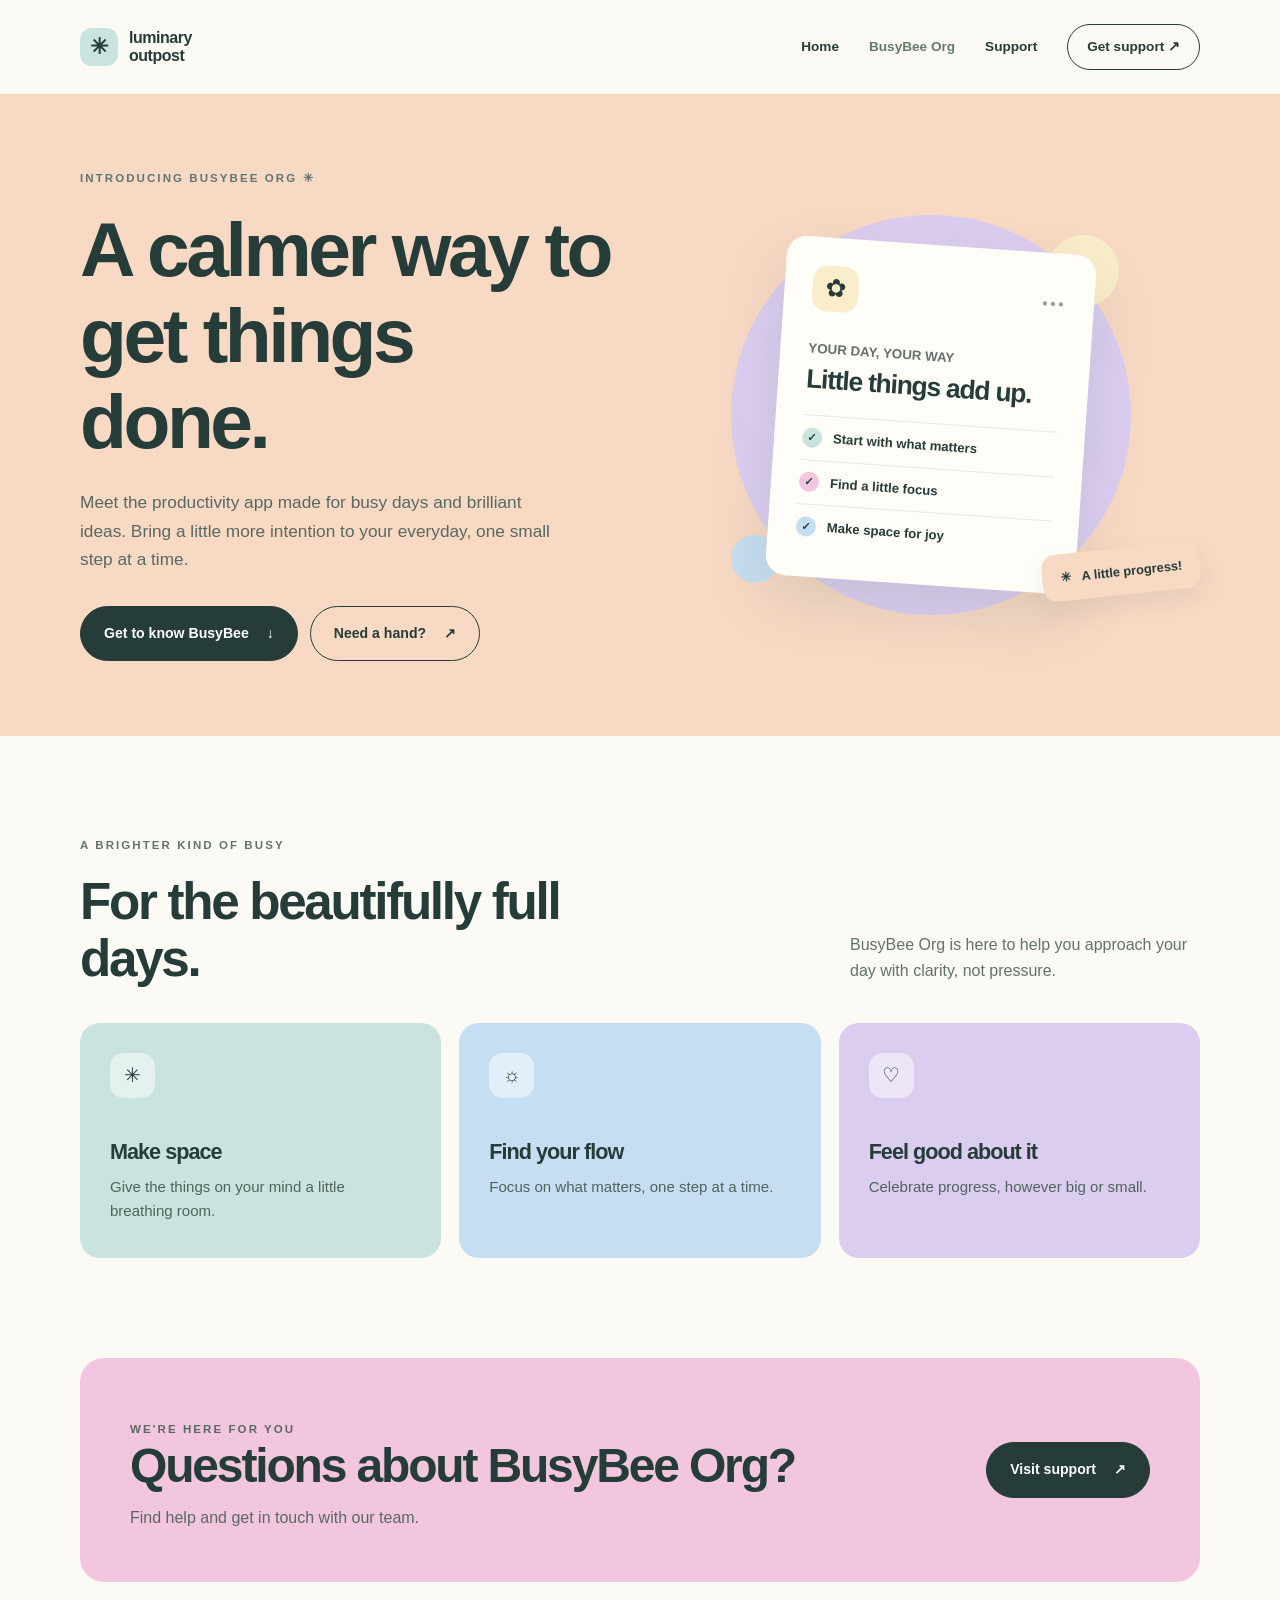
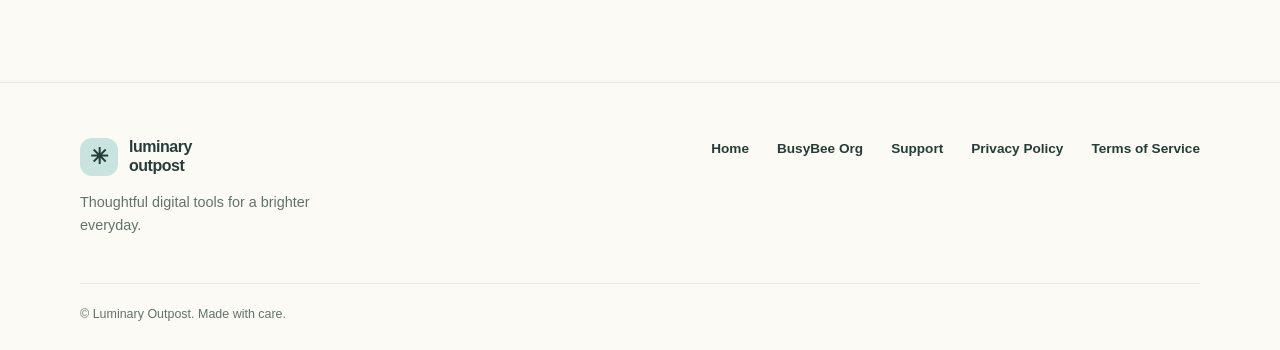
==== busybee.html @ 2aef3140 "Create responsive Luminary Outpost website Co-authored-by: pxkadam <277940727+pxkadam@users.noreply." ====
<!doctype html>
<html lang="en">
<head>
  <meta charset="utf-8">
  <meta name="viewport" content="width=device-width, initial-scale=1">
  <meta name="description" content="Meet BusyBee Org, the productivity app from Luminary Outpost, made to bring a little more clarity to your day.">
  <title>BusyBee Org — Luminary Outpost</title>
  <link rel="stylesheet" href="styles.css">
</head>
<body>
  <header class="site-header"><div class="wrap header-inner"><a class="brand" href="index.html"><span class="brand-mark" aria-hidden="true">✳</span><span class="brand-text">luminary outpost</span></a><nav class="nav" aria-label="Main navigation"><a href="index.html">Home</a><a href="busybee.html" aria-current="page">BusyBee Org</a><a href="support.html">Support</a><a class="nav-cta" href="support.html">Get support <span aria-hidden="true">↗</span></a></nav></div></header>
  <main>
    <section class="hero app-hero"><div class="wrap hero-grid">
      <div class="hero-copy"><p class="eyebrow">Introducing BusyBee Org ✳</p><h1>A calmer way to get things done.</h1><p>Meet the productivity app made for busy days and brilliant ideas. Bring a little more intention to your everyday, one small step at a time.</p><div class="hero-actions"><a class="button" href="#why-busybee">Get to know BusyBee <span aria-hidden="true">↓</span></a><a class="button button-light" href="support.html">Need a hand? <span aria-hidden="true">↗</span></a></div></div>
      <div class="hero-art" aria-hidden="true"><div class="art-orbit"></div><div class="note"><div class="note-top"><span class="note-icon">✿</span><span class="note-dots">•••</span></div><small>YOUR DAY, YOUR WAY</small><h2>Little things add up.</h2><div class="note-row"><span class="check">✓</span> Start with what matters</div><div class="note-row"><span class="check pink">✓</span> Find a little focus</div><div class="note-row"><span class="check blue">✓</span> Make space for joy</div></div><div class="floating-label">✳ &nbsp; A little progress!</div></div>
    </div></section>
    <section class="section" id="why-busybee"><div class="wrap"><div class="section-heading"><div><p class="eyebrow">A brighter kind of busy</p><h2>For the beautifully full days.</h2></div><p>BusyBee Org is here to help you approach your day with clarity, not pressure.</p></div><div class="cards"><article class="card"><span class="card-icon" aria-hidden="true">✳</span><h3>Make space</h3><p>Give the things on your mind a little breathing room.</p></article><article class="card"><span class="card-icon" aria-hidden="true">☼</span><h3>Find your flow</h3><p>Focus on what matters, one step at a time.</p></article><article class="card"><span class="card-icon" aria-hidden="true">♡</span><h3>Feel good about it</h3><p>Celebrate progress, however big or small.</p></article></div></div></section>
    <section class="section" style="padding-top: 0"><div class="wrap"><div class="callout"><div><p class="eyebrow">We're here for you</p><h2>Questions about BusyBee Org?</h2><p>Find help and get in touch with our team.</p></div><a class="button" href="support.html">Visit support <span aria-hidden="true">↗</span></a></div></div></section>
  </main>
  <footer class="site-footer"><div class="wrap"><div class="footer-main"><div><a class="brand" href="index.html"><span class="brand-mark" aria-hidden="true">✳</span><span class="brand-text">luminary outpost</span></a><p>Thoughtful digital tools for a brighter everyday.</p></div><nav class="footer-links" aria-label="Footer navigation"><a href="index.html">Home</a><a href="busybee.html">BusyBee Org</a><a href="support.html">Support</a><a href="privacy.html">Privacy Policy</a><a href="terms.html">Terms of Service</a></nav></div><div class="footer-bottom">© Luminary Outpost. Made with care.</div></div></footer>
</body>
</html>
---- styles.css ----
:root {
  --ink: #253c39;
  --muted: #62726c;
  --cream: #fcfaf4;
  --yellow: #faedcb;
  --mint: #c9e4de;
  --blue: #c6def1;
  --purple: #dbcdf0;
  --pink: #f2c6de;
  --peach: #f7d9c4;
  --line: #e5e9e1;
}

* { box-sizing: border-box; }
html { scroll-behavior: smooth; }
body {
  margin: 0;
  background: var(--cream);
  color: var(--ink);
  font-family: "Avenir Next", Avenir, "Segoe UI", sans-serif;
  line-height: 1.65;
}
a { color: inherit; }
a:focus-visible { outline: 3px solid #6c6597; outline-offset: 4px; }
.wrap { width: min(1120px, calc(100% - 48px)); margin: 0 auto; }
.site-header { background: var(--cream); }
.header-inner {
  min-height: 94px;
  display: flex;
  align-items: center;
  justify-content: space-between;
  gap: 24px;
}
.brand { display: inline-flex; align-items: center; gap: 11px; text-decoration: none; font-weight: 800; line-height: 1.15; letter-spacing: -.03em; }
.brand-mark { width: 38px; height: 38px; display: grid; place-items: center; background: var(--mint); border-radius: 12px; font-size: 22px; }
.brand-text { max-width: 100px; }
.nav { display: flex; flex-wrap: wrap; align-items: center; gap: 30px; }
.nav a { font-size: .85rem; font-weight: 700; text-decoration: none; }
.nav a:hover, .nav a[aria-current="page"] { color: #647d67; }
.nav .nav-cta { padding: 11px 19px; border: 1px solid var(--ink); border-radius: 999px; color: var(--ink); }
.nav .nav-cta:hover, .nav .nav-cta[aria-current="page"] { background: var(--ink); color: white; }
.eyebrow { margin: 0 0 18px; color: #60766d; font-size: .72rem; font-weight: 800; letter-spacing: .18em; text-transform: uppercase; }
h1, h2, h3, p { margin-top: 0; }
h1, h2, h3 { line-height: 1.12; letter-spacing: -.045em; }
h1 { font-size: clamp(3rem, 6vw, 5.5rem); }
h2 { font-size: clamp(2.2rem, 4vw, 3.5rem); }
h3 { font-size: 1.35rem; }
.button { display: inline-flex; align-items: center; justify-content: center; gap: 18px; padding: 15px 23px; border: 1px solid var(--ink); border-radius: 999px; background: var(--ink); color: white; font-size: .88rem; font-weight: 750; text-decoration: none; transition: transform .2s, background .2s; }
.button:hover { background: #3a5550; transform: translateY(-2px); }
.button-light { background: transparent; color: var(--ink); }
.button-light:hover { background: white; }
.hero { position: relative; overflow: hidden; background: var(--yellow); }
.hero-grid { min-height: 610px; display: grid; grid-template-columns: 1fr 1fr; align-items: center; gap: 45px; padding: 75px 0; }
.hero-copy { position: relative; z-index: 1; }
.hero h1 { max-width: 620px; margin-bottom: 24px; }
.hero-copy > p:not(.eyebrow) { max-width: 480px; color: #586960; font-size: 1.08rem; }
.hero-actions { display: flex; flex-wrap: wrap; gap: 12px; margin-top: 32px; }
.hero-art { position: relative; min-height: 430px; display: grid; place-items: center; }
.art-orbit { position: absolute; width: 400px; max-width: 100%; aspect-ratio: 1; border-radius: 50%; background: var(--mint); }
.art-orbit::before, .art-orbit::after { content: ""; position: absolute; border-radius: 50%; }
.art-orbit::before { width: 72px; height: 72px; background: var(--pink); top: 20px; right: 12px; }
.art-orbit::after { width: 48px; height: 48px; background: var(--purple); bottom: 32px; left: 0; }
.note { position: relative; width: min(310px, 85%); padding: 28px; border-radius: 20px; background: #fffdf7; box-shadow: 0 24px 60px #50665a26; transform: rotate(4deg); }
.note-top { display: flex; justify-content: space-between; align-items: center; margin-bottom: 24px; }
.note-icon { width: 46px; height: 46px; display: grid; place-items: center; border-radius: 15px; background: var(--yellow); font-size: 25px; }
.note-dots { color: #92a49b; letter-spacing: .15em; }
.note small { color: var(--muted); font-weight: 700; }
.note h2 { margin: 4px 0 20px; font-size: 1.65rem; }
.note-row { display: flex; align-items: center; gap: 11px; padding: 11px 0; border-top: 1px solid var(--line); font-size: .82rem; font-weight: 700; }
.check { width: 20px; height: 20px; display: grid; place-items: center; flex: 0 0 auto; border-radius: 50%; background: var(--mint); font-size: .7rem; }
.check.pink { background: var(--pink); }
.check.blue { background: var(--blue); }
.floating-label { position: absolute; bottom: 35px; right: 0; padding: 13px 18px; border-radius: 14px; background: var(--peach); box-shadow: 0 10px 24px #50665a1a; font-size: .8rem; font-weight: 800; transform: rotate(-6deg); }
.section { padding: 100px 0; }
.section-heading { display: flex; justify-content: space-between; align-items: end; gap: 30px; margin-bottom: 36px; }
.section-heading h2 { max-width: 590px; margin-bottom: 0; }
.section-heading > p { max-width: 350px; margin-bottom: 3px; color: var(--muted); }
.cards { display: grid; grid-template-columns: repeat(3, 1fr); gap: 18px; }
.card { min-height: 235px; padding: 30px; border-radius: 20px; }
.card:nth-child(1) { background: var(--mint); }
.card:nth-child(2) { background: var(--blue); }
.card:nth-child(3) { background: var(--purple); }
.card-icon { width: 45px; height: 45px; display: grid; place-items: center; margin-bottom: 42px; border-radius: 14px; background: #ffffff80; font-size: 1.25rem; }
.card h3 { margin-bottom: 10px; }
.card p { margin-bottom: 0; color: #50635c; font-size: .94rem; }
.callout { display: flex; align-items: center; justify-content: space-between; gap: 30px; padding: 50px; border-radius: 24px; background: var(--pink); }
.callout h2 { margin: 0; font-size: clamp(2rem, 4vw, 3rem); }
.callout p { margin: 12px 0 0; color: #596961; }
.site-footer { padding: 55px 0 25px; border-top: 1px solid var(--line); }
.footer-main { display: flex; justify-content: space-between; gap: 30px; padding-bottom: 45px; }
.footer-main p { max-width: 290px; margin: 15px 0 0; color: var(--muted); font-size: .9rem; }
.footer-links { display: flex; flex-wrap: wrap; align-content: start; gap: 16px 28px; }
.footer-links a { font-size: .85rem; font-weight: 700; text-decoration: none; }
.footer-links a:hover { text-decoration: underline; }
.footer-bottom { padding-top: 20px; border-top: 1px solid var(--line); color: var(--muted); font-size: .78rem; }
.page-hero { padding: 85px 0; background: var(--mint); }
.page-hero.peach { background: var(--peach); }
.page-hero.purple { background: var(--purple); }
.page-hero h1 { max-width: 850px; margin-bottom: 20px; font-size: clamp(2.8rem, 6vw, 4.7rem); }
.page-hero p:not(.eyebrow) { max-width: 650px; margin-bottom: 0; color: #50635c; font-size: 1.05rem; }
.prose { width: min(760px, calc(100% - 48px)); margin: 0 auto; padding: 70px 0 100px; }
.prose h2 { margin: 42px 0 14px; font-size: 1.65rem; }
.prose h2:first-child { margin-top: 0; }
.prose p, .prose li { color: #53665e; }
.prose a { color: #345e55; text-underline-offset: 3px; }
.support-grid { display: grid; grid-template-columns: 1fr 1fr; gap: 22px; }
.support-card { padding: 32px; border: 1px solid var(--line); border-radius: 20px; background: white; }
.support-card h2 { margin: 0 0 14px; font-size: 1.6rem; }
.support-card p { color: var(--muted); }
.support-card a:not(.button) { color: #345e55; }
.app-hero { background: var(--peach); }
.app-hero .art-orbit { background: var(--purple); }
.app-hero .art-orbit::before { background: var(--yellow); }
.app-hero .art-orbit::after { background: var(--blue); }
@media (max-width: 760px) {
  .wrap { width: min(100% - 32px, 1120px); }
  .header-inner { padding: 18px 0; align-items: flex-start; flex-direction: column; gap: 18px; }
  .nav { gap: 12px 20px; }
  .nav a { font-size: .8rem; }
  .nav .nav-cta { padding: 6px 12px; }
  .hero-grid { grid-template-columns: 1fr; gap: 5px; padding: 65px 0 40px; }
  .hero-art { min-height: 360px; }
  .art-orbit { width: 330px; }
  .floating-label { right: 5%; bottom: 15px; }
  .section { padding: 65px 0; }
  .section-heading, .callout, .footer-main { align-items: flex-start; flex-direction: column; }
  .cards, .support-grid { grid-template-columns: 1fr; }
  .card { min-height: 0; }
  .card-icon { margin-bottom: 25px; }
  .callout { padding: 32px; }
  .page-hero { padding: 65px 0; }
  .prose { width: calc(100% - 32px); padding: 55px 0 70px; }
}
@media (prefers-reduced-motion: reduce) {
  html { scroll-behavior: auto; }
  .button { transition: none; }
}
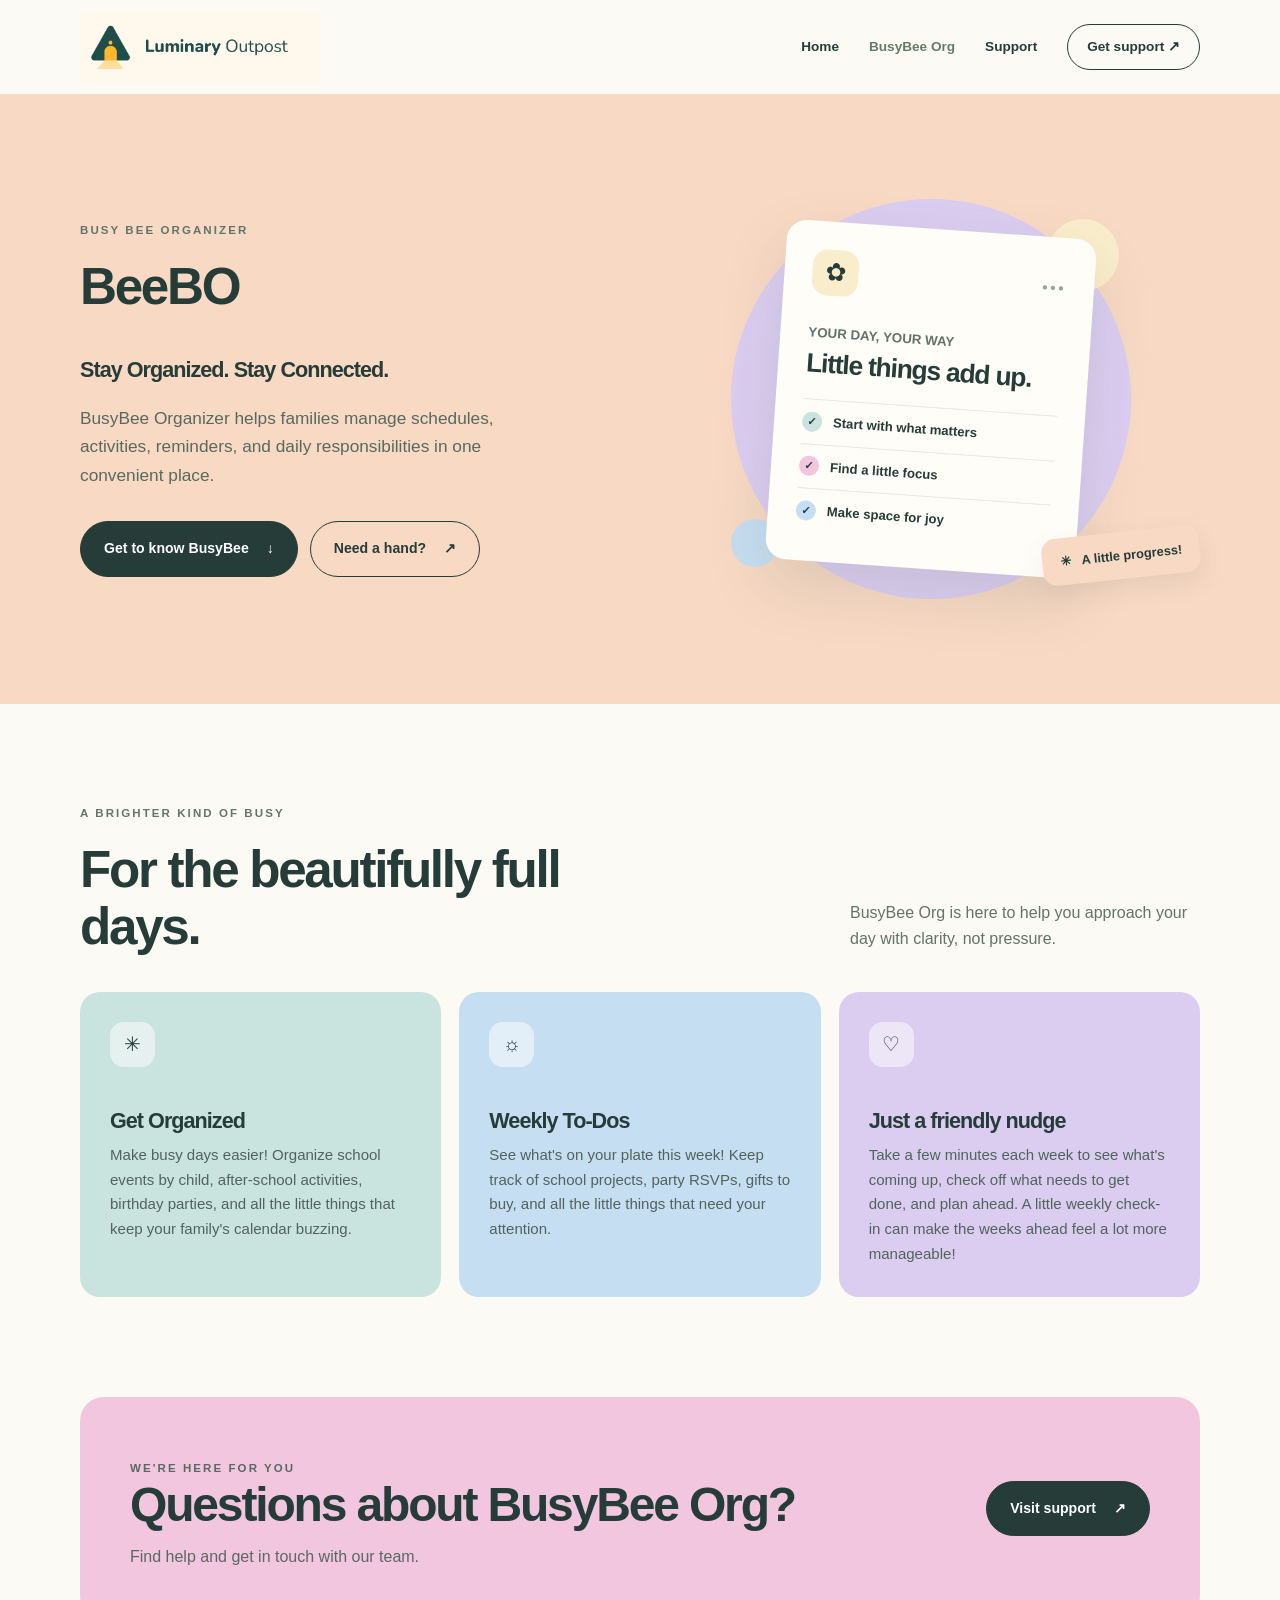
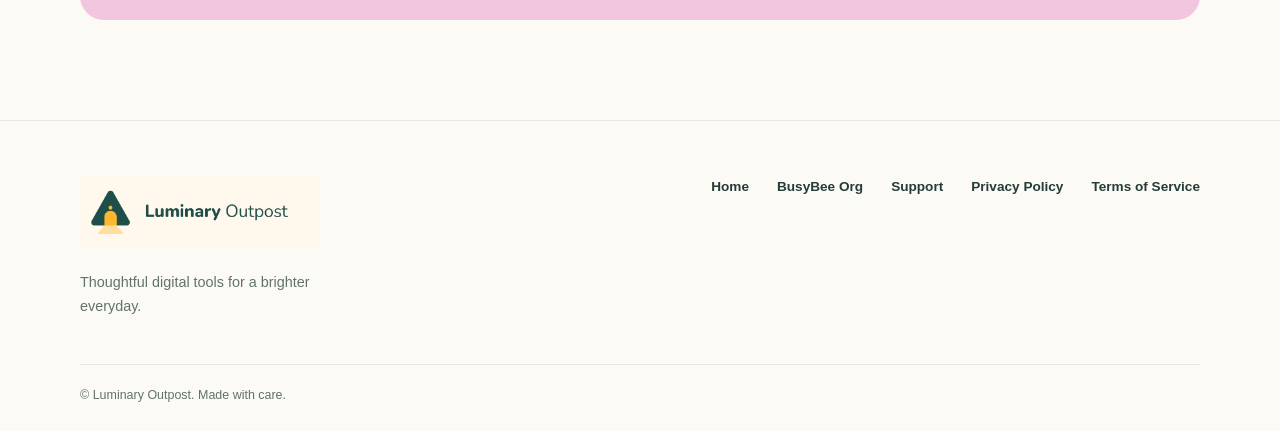
==== commit 7a77c235: "updates to website more specific to busy bee" ====
--- a/busybee.html
+++ b/busybee.html
@@ -8,15 +8,17 @@
   <link rel="stylesheet" href="styles.css">
 </head>
 <body>
-  <header class="site-header"><div class="wrap header-inner"><a class="brand" href="index.html"><span class="brand-mark" aria-hidden="true">✳</span><span class="brand-text">luminary outpost</span></a><nav class="nav" aria-label="Main navigation"><a href="index.html">Home</a><a href="busybee.html" aria-current="page">BusyBee Org</a><a href="support.html">Support</a><a class="nav-cta" href="support.html">Get support <span aria-hidden="true">↗</span></a></nav></div></header>
+  <header class="site-header"><div class="wrap header-inner"><a class="brand" href="index.html"><img class="brand-mark" src="LuopLogo.png" alt="Luminary Outpost"></a><nav class="nav" aria-label="Main navigation"><a href="index.html">Home</a><a href="busybee.html" aria-current="page">BusyBee Org</a><a href="support.html">Support</a><a class="nav-cta" href="support.html">Get support <span aria-hidden="true">↗</span></a></nav></div></header>
   <main>
     <section class="hero app-hero"><div class="wrap hero-grid">
-      <div class="hero-copy"><p class="eyebrow">Introducing BusyBee Org ✳</p><h1>A calmer way to get things done.</h1><p>Meet the productivity app made for busy days and brilliant ideas. Bring a little more intention to your everyday, one small step at a time.</p><div class="hero-actions"><a class="button" href="#why-busybee">Get to know BusyBee <span aria-hidden="true">↓</span></a><a class="button button-light" href="support.html">Need a hand? <span aria-hidden="true">↗</span></a></div></div>
-      <div class="hero-art" aria-hidden="true"><div class="art-orbit"></div><div class="note"><div class="note-top"><span class="note-icon">✿</span><span class="note-dots">•••</span></div><small>YOUR DAY, YOUR WAY</small><h2>Little things add up.</h2><div class="note-row"><span class="check">✓</span> Start with what matters</div><div class="note-row"><span class="check pink">✓</span> Find a little focus</div><div class="note-row"><span class="check blue">✓</span> Make space for joy</div></div><div class="floating-label">✳ &nbsp; A little progress!</div></div>
-    </div></section>
-    <section class="section" id="why-busybee"><div class="wrap"><div class="section-heading"><div><p class="eyebrow">A brighter kind of busy</p><h2>For the beautifully full days.</h2></div><p>BusyBee Org is here to help you approach your day with clarity, not pressure.</p></div><div class="cards"><article class="card"><span class="card-icon" aria-hidden="true">✳</span><h3>Make space</h3><p>Give the things on your mind a little breathing room.</p></article><article class="card"><span class="card-icon" aria-hidden="true">☼</span><h3>Find your flow</h3><p>Focus on what matters, one step at a time.</p></article><article class="card"><span class="card-icon" aria-hidden="true">♡</span><h3>Feel good about it</h3><p>Celebrate progress, however big or small.</p></article></div></div></section>
+   <!-- <div class="hero-copy"><p class="eyebrow">BeeBO </p>-->
+    <div class="hero-copy"><p class="eyebrow">Busy Bee Organizer </p><h2>BeeBO</h2><h3>Stay Organized. Stay Connected.</h3><p>BusyBee Organizer helps families manage schedules, activities, reminders, and daily responsibilities in one convenient place.</p><div class="hero-actions"><a class="button" href="#why-busybee">Get to know BusyBee <span aria-hidden="true">↓</span></a><a class="button button-light" href="support.html">Need a hand? <span aria-hidden="true">↗</span></a></div></div>
+    <div class="hero-art" aria-hidden="true"><div class="art-orbit"></div><div class="note"><div class="note-top"><span class="note-icon">✿</span><span class="note-dots">•••</span></div><small>YOUR DAY, YOUR WAY</small><h2>Little things add up.</h2><div class="note-row"><span class="check">✓</span> Start with what matters</div><div class="note-row"><span class="check pink">✓</span> Find a little focus</div><div class="note-row"><span class="check blue">✓</span> Make space for joy</div></div><div class="floating-label">✳ &nbsp; A little progress!</div></div>
+</div></section>
+    <section class="section" id="why-busybee"><div class="wrap"><div class="section-heading"><div><p class="eyebrow">A brighter kind of busy</p><h2>For the beautifully full days.</h2></div><p>BusyBee Org is here to help you approach your day with clarity, not pressure.</p></div><div class="cards"><article class="card"><span class="card-icon" aria-hidden="true">✳</span><h3>Get Organized</h3><p>Make busy days easier! Organize school events by child, after-school activities, birthday parties, and all the little things that keep your family's calendar buzzing.</p></article><article class="card"><span class="card-icon" aria-hidden="true">☼</span>
+        <h3>Weekly To-Dos</h3><p>See what's on your plate this week! Keep track of school projects, party RSVPs, gifts to buy, and all the little things that need your attention.</p></article><article class="card"><span class="card-icon" aria-hidden="true">♡</span><h3>Just a friendly nudge</h3><p>Take a few minutes each week to see what's coming up, check off what needs to get done, and plan ahead. A little weekly check-in can make the weeks ahead feel a lot more manageable!</p></article></div></div></section>
     <section class="section" style="padding-top: 0"><div class="wrap"><div class="callout"><div><p class="eyebrow">We're here for you</p><h2>Questions about BusyBee Org?</h2><p>Find help and get in touch with our team.</p></div><a class="button" href="support.html">Visit support <span aria-hidden="true">↗</span></a></div></div></section>
   </main>
-  <footer class="site-footer"><div class="wrap"><div class="footer-main"><div><a class="brand" href="index.html"><span class="brand-mark" aria-hidden="true">✳</span><span class="brand-text">luminary outpost</span></a><p>Thoughtful digital tools for a brighter everyday.</p></div><nav class="footer-links" aria-label="Footer navigation"><a href="index.html">Home</a><a href="busybee.html">BusyBee Org</a><a href="support.html">Support</a><a href="privacy.html">Privacy Policy</a><a href="terms.html">Terms of Service</a></nav></div><div class="footer-bottom">© Luminary Outpost. Made with care.</div></div></footer>
+  <footer class="site-footer"><div class="wrap"><div class="footer-main"><div><a class="brand" href="index.html"><img class="brand-mark" src="LuopLogo.png" alt="Luminary Outpost"></a><p>Thoughtful digital tools for a brighter everyday.</p></div><nav class="footer-links" aria-label="Footer navigation"><a href="index.html">Home</a><a href="busybee.html">BusyBee Org</a><a href="support.html">Support</a><a href="privacy.html">Privacy Policy</a><a href="terms.html">Terms of Service</a></nav></div><div class="footer-bottom">© Luminary Outpost. Made with care.</div></div></footer>
 </body>
 </html>
--- a/styles.css
+++ b/styles.css
@@ -31,9 +31,8 @@
   justify-content: space-between;
   gap: 24px;
 }
-.brand { display: inline-flex; align-items: center; gap: 11px; text-decoration: none; font-weight: 800; line-height: 1.15; letter-spacing: -.03em; }
-.brand-mark { width: 38px; height: 38px; display: grid; place-items: center; background: var(--mint); border-radius: 12px; font-size: 22px; }
-.brand-text { max-width: 100px; }
+.brand { display: inline-flex; align-items: center; gap: 0; text-decoration: none; font-weight: 800; line-height: 1.15; letter-spacing: -.03em; }
+.brand-mark { width: 350px; max-height: 72px; height: auto; display: block; object-fit: contain; object-position: left center; }
 .nav { display: flex; flex-wrap: wrap; align-items: center; gap: 30px; }
 .nav a { font-size: .85rem; font-weight: 700; text-decoration: none; }
 .nav a:hover, .nav a[aria-current="page"] { color: #647d67; }
